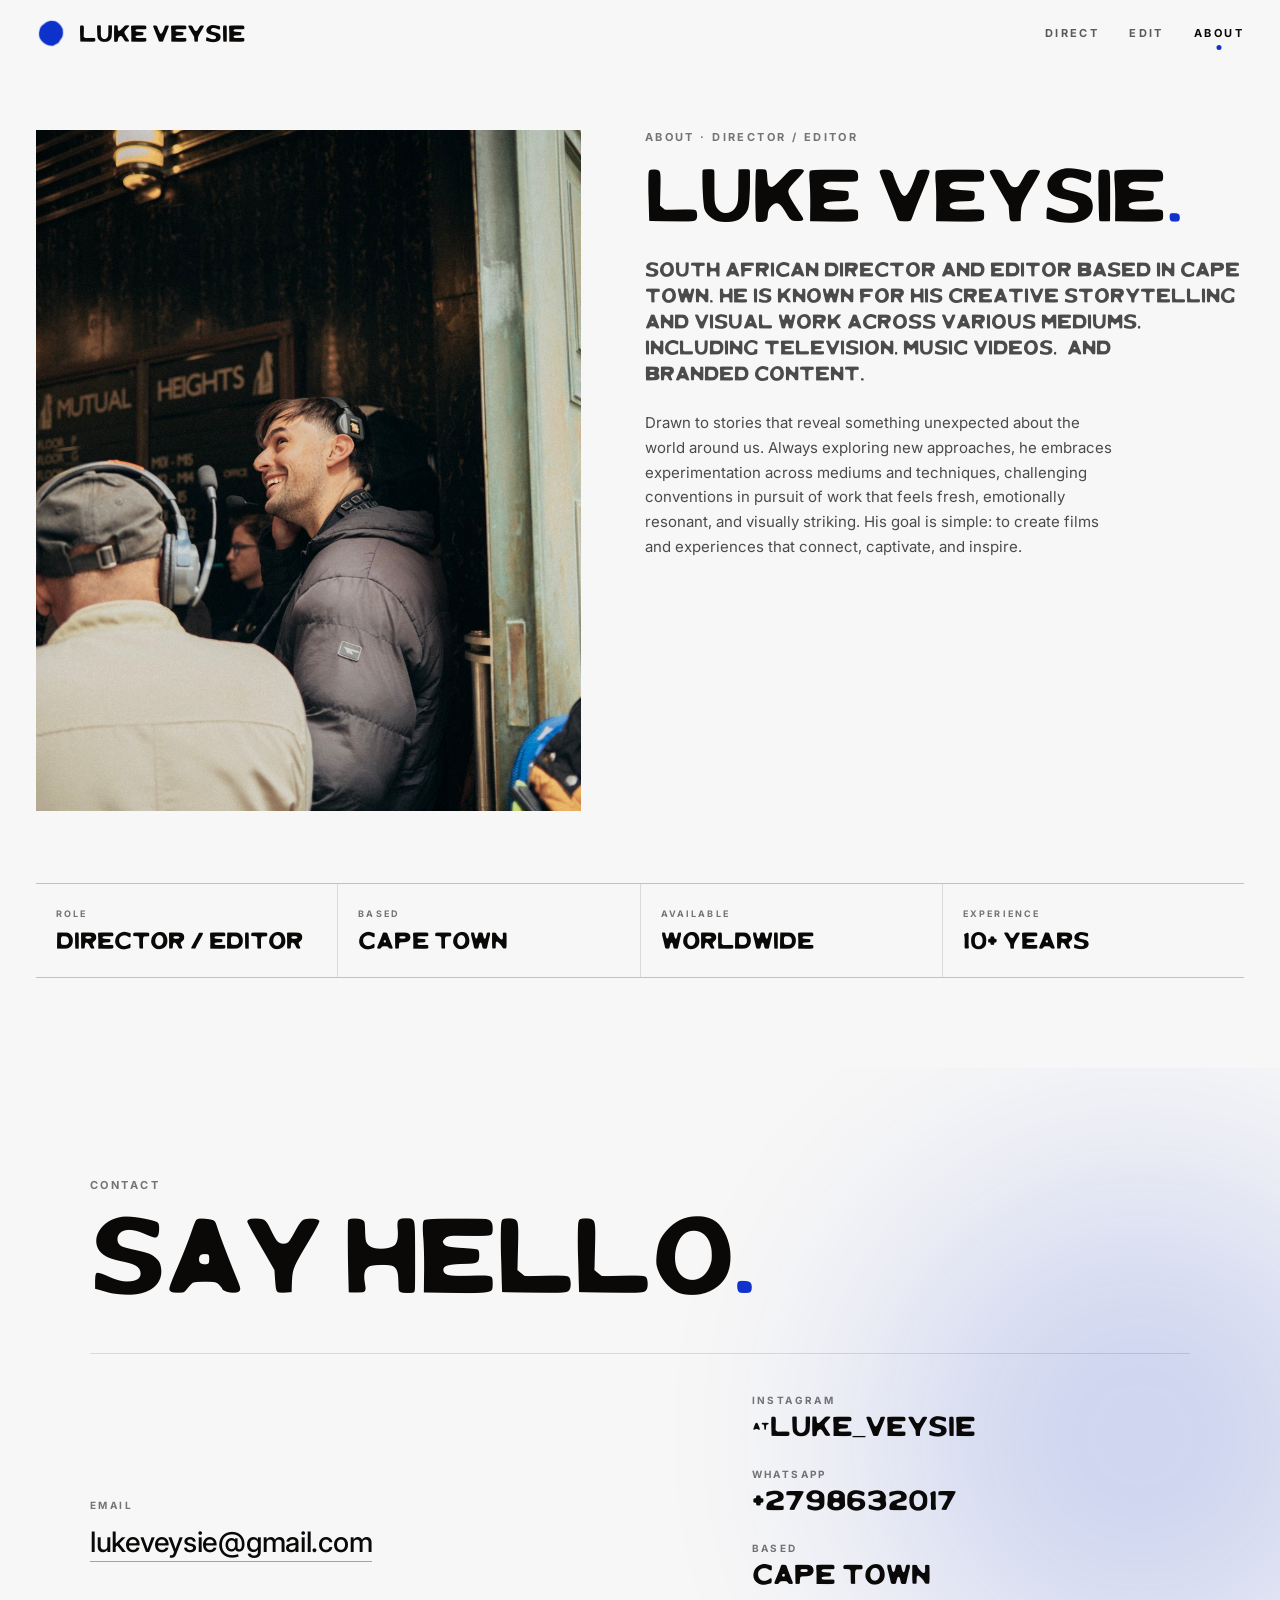
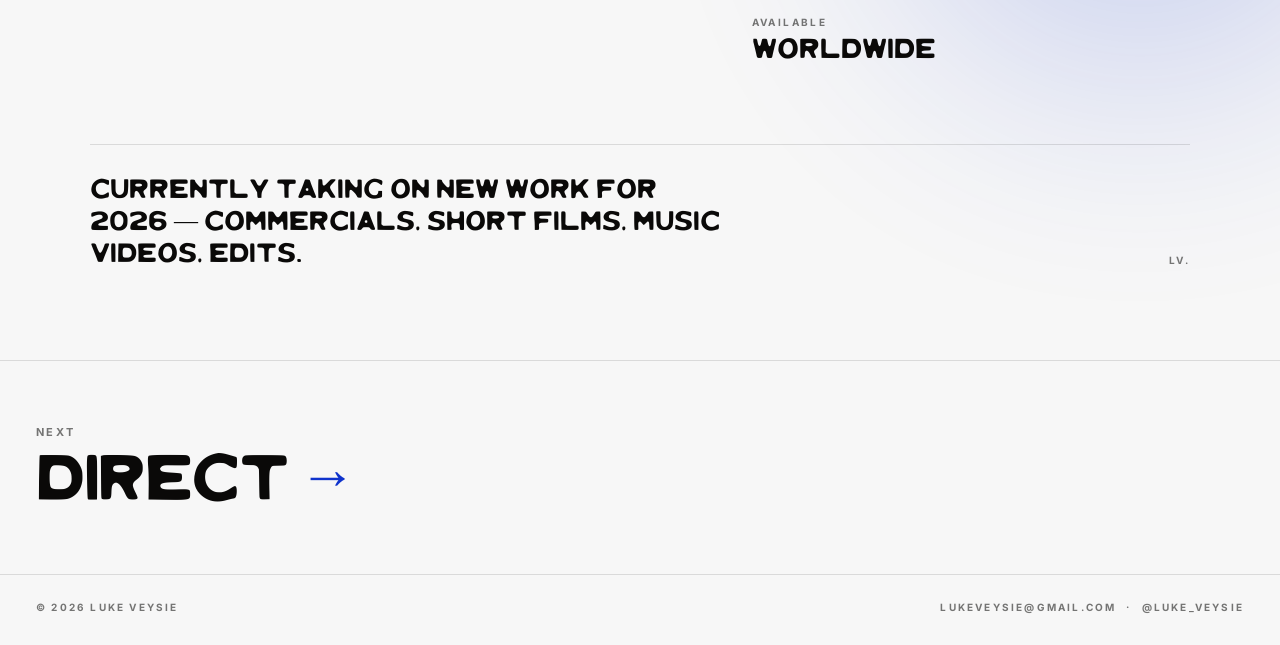
==== about.html @ bd70b808 "Initial commit — Luke Veysie portfolio site" ====
<!DOCTYPE html>
<html lang="en">
<head>
<meta charset="UTF-8"/>
<meta name="viewport" content="width=device-width, initial-scale=1.0"/>
<title>Luke Veysie — About</title>
<meta name="description" content="About Luke Veysie — South African director and editor based in Cape Town, available worldwide."/>
<link rel="icon" type="image/svg+xml" href="favicon.svg"/>
<link href="https://fonts.googleapis.com/css2?family=Inter:wght@400;500;600;700;800&display=swap" rel="stylesheet"/>
<link rel="stylesheet" href="site.css?v=6"/>
</head>
<body data-page="about">

<header data-nav></header>

<main>
  <section class="about" data-screen-label="About">

    <!-- ── Portrait + bio ───────────────────────────────── -->
    <div class="about-hero">
      <div class="about-portrait reveal">
        <img src="assets/luke-portrait-2.jpg" alt="Luke Veysie on set" style="object-position: 50% 38%;"/>
      </div>

      <div class="about-copy reveal">
        <div class="kicker sys">About · Director / Editor</div>
        <h1>Luke Veysie<span class="blue">.</span></h1>
        <p class="lead">South African director and editor based in Cape Town. He is known for his creative storytelling and visual work across various mediums, including television, music videos, 
and branded content.</p>
        <p>
          Drawn to stories that reveal something unexpected about the world around us. Always exploring new approaches, he embraces experimentation across mediums and techniques, challenging conventions in pursuit of work that feels fresh, emotionally resonant, and visually striking. His goal is simple: to create films and experiences that connect, captivate, and inspire.
        </p>
      </div>
    </div>

    <!-- ── Meta strip ───────────────────────────────────── -->
    <div class="about-meta reveal">
      <div>
        <div class="label">Role</div>
        <div class="value">Director / Editor</div>
      </div>
      <div>
        <div class="label">Based</div>
        <div class="value">Cape Town</div>
      </div>
      <div>
        <div class="label">Available</div>
        <div class="value">Worldwide</div>
      </div>
      <div>
        <div class="label">Experience</div>
        <div class="value">10+ Years</div>
      </div>
    </div>

  </section>

  <!-- ── Contact panel ──────────────────────────────────── -->
  <section class="contact" id="contact" data-screen-label="Contact">
    <div class="contact-blob"></div>

    <div class="contact-inner">
      <div class="eyebrow sys reveal">Contact</div>
      <h1 class="reveal">Say hello<span class="blue">.</span></h1>

      <div class="contact-grid">
        <div class="contact-block reveal">
          <div class="label">Email</div>
          <a class="big-link" href="mailto:lukeveysie@gmail.com">lukeveysie@gmail.com</a>
        </div>

        <div class="contact-rail reveal">
          <div class="row">
            <div class="label">Instagram</div>
            <div class="value">
              <a href="https://instagram.com/luke_veysie" target="_blank" rel="noopener">@luke_veysie</a>
            </div>
          </div>
          <div class="row">
            <div class="label">WhatsApp</div>
            <div class="value">
              <a href="https://wa.me/2798632017" target="_blank" rel="noopener">+2798632017</a>
            </div>
          </div>
          <div class="row">
            <div class="label">Based</div>
            <div class="value">Cape Town</div>
          </div>
          <div class="row">
            <div class="label">Available</div>
            <div class="value">Worldwide</div>
          </div>
        </div>
      </div>

      <div class="contact-bottom reveal">
        <div class="available">
          Currently taking on new work for 2026 &mdash; commercials, short films, music videos, edits.
        </div>
        <div class="right-meta">
          LV.
        </div>
      </div>
    </div>
  </section>

  <footer data-foot></footer>
</main>

<script src="site.js?v=3"></script>
</body>
</html>
---- site.css ----
/* ─────────────────────────────────────────────────────────────
   Luke Veysie — site.css  (v2)
   Editorial, restrained · paper + ultramarine + ink
   ───────────────────────────────────────────────────────────── */

@font-face {
  font-family: 'Donrich';
  src: url('assets/Donrich.otf') format('opentype');
  font-display: block;
}

:root {
  --ink:   #0a0908;
  --paper: #F7F7F7;
  --blue:  #0f33cc;
  --blue-soft: #5b7cfa;
  --line:  rgba(10, 9, 8, 0.12);
  --line-light: rgba(247, 247, 247, 0.16);
  --muted: rgba(10, 9, 8, 0.55);
  --soft:  rgba(10, 9, 8, 0.72);
  --paper-muted: rgba(247, 247, 247, 0.6);

  --donrich: 'Donrich', Georgia, serif;
  --mono: 'SFMono-Regular', ui-monospace, 'SF Mono', Menlo, Consolas, 'Liberation Mono', monospace;
  --system:  'Helvetica Neue', 'Inter', system-ui, sans-serif;

  --pad: 36px;
}

* { box-sizing: border-box; }
html, body { margin: 0; padding: 0; }
html { scroll-behavior: smooth; }

body {
  font-family: var(--system);
  font-weight: 400;
  background: var(--paper);
  color: var(--ink);
  -webkit-font-smoothing: antialiased;
  text-rendering: optimizeLegibility;
}

a { color: inherit; text-decoration: none; }
img, video, canvas { display: block; max-width: 100%; }

/* Guard: nothing may widen the page (long video titles, marquee, etc.)
   — horizontal overflow makes iOS zoom the whole layout out. */
html, body { overflow-x: hidden; overflow-x: clip; }

::selection { background: var(--blue); color: var(--paper); }

:focus-visible {
  outline: 2px solid var(--blue);
  outline-offset: 3px;
}

/* (cross-page view transitions removed — they emit "Transition was skipped"
   rejections in embedded contexts; revisit when targeting only live browsers) */

/* ── Type utilities ───────────────────────────────────────── */
.sys {
  font-family: var(--system);
  font-weight: 700;
  letter-spacing: 0.22em;
  text-transform: uppercase;
  font-size: 11px;
}
.sys-sm { font-size: 9.5px; letter-spacing: 0.24em; }
.don { font-family: var(--donrich); font-weight: 400; letter-spacing: -0.01em; }

/* ── Nav ──────────────────────────────────────────────────── */
.nav {
  position: fixed;
  top: 0; left: 0; right: 0;
  z-index: 50;
  display: flex;
  justify-content: space-between;
  align-items: center;
  padding: 18px var(--pad);
  color: var(--ink);
  transition: background 0.35s ease, color 0.35s ease,
              box-shadow 0.35s ease, padding 0.35s ease;
}
.nav.scrolled {
  background: rgba(247, 247, 247, 0.86);
  -webkit-backdrop-filter: blur(10px);
  backdrop-filter: blur(10px);
  box-shadow: 0 1px 0 var(--line);
  padding: 12px var(--pad);
}
.nav.over-hero {
  color: var(--paper);
  background: linear-gradient(180deg, rgba(10,9,8,0.45) 0%, rgba(10,9,8,0) 100%);
  box-shadow: none;
  -webkit-backdrop-filter: none;
  backdrop-filter: none;
}
.nav-brand {
  display: flex;
  align-items: center;
  gap: 13px;
}
.nav-brand .badge { width: 30px; height: 30px; }
.nav-brand .badge svg { display: block; }
.nav-brand .name {
  font-family: var(--donrich);
  font-size: 21px;
  line-height: 1;
}
.nav-links { display: flex; gap: 30px; }
.nav-links a {
  font-family: var(--system);
  font-weight: 700;
  font-size: 11px;
  letter-spacing: 0.22em;
  text-transform: uppercase;
  position: relative;
  opacity: 0.65;
  transition: opacity 0.25s ease;
  padding: 6px 0;
}
.nav-links a:hover,
.nav-links a.active { opacity: 1; }
.nav-links a.active::after {
  content: '';
  position: absolute;
  bottom: -4px; left: 50%;
  transform: translateX(-50%);
  width: 5px; height: 5px;
  background: var(--blue);
  border-radius: 50%;
}
.nav.over-hero .nav-links a.active::after { background: var(--paper); }

/* ──────────────────────────────────────────────────────────
   Hero reel
   ────────────────────────────────────────────────────────── */
.hero {
  position: relative;
  min-height: 100vh;
  min-height: 100svh;
  width: 100%;
  overflow: hidden;
  background: var(--ink);
  color: var(--paper);
  display: flex;
  align-items: flex-end;
}
.hero-stage { position: absolute; inset: 0; overflow: hidden; }

/* CSS fallback blob behind the shader (shows if WebGL is off) */
.hero-stage::before {
  content: '';
  position: absolute;
  width: 130%; height: 130%;
  left: -15%; top: -15%;
  z-index: 0;
  background:
    radial-gradient(circle at 30% 40%, rgba(15,51,204,0.85) 0%, rgba(15,51,204,0) 45%),
    radial-gradient(circle at 70% 60%, rgba(60,90,220,0.5) 0%, rgba(15,51,204,0) 50%),
    radial-gradient(circle at 50% 80%, rgba(20,30,150,0.6) 0%, rgba(0,0,0,0) 55%);
  filter: blur(40px);
}
.hero-shader {
  position: absolute;
  inset: 0;
  width: 100%; height: 100%;
  z-index: 1;
  transition: opacity 0.8s ease;
}
.hero-video {
  position: absolute;
  inset: 0;
  width: 100%; height: 100%;
  object-fit: cover;
  z-index: 2;
  opacity: 0;
  transition: opacity 0.8s ease;
}
.hero-stage.video-live .hero-video { opacity: 1; }
.hero-stage.video-live .hero-shader { opacity: 0; }

/* Noised ultramarine gradient over the reel, fading bottom-up */
.hero-stage .hero-grade {
  position: absolute;
  inset: 0;
  z-index: 3;
  pointer-events: none;
  background:
    url("data:image/svg+xml;utf8,<svg viewBox='0 0 200 200' xmlns='http://www.w3.org/2000/svg'><filter id='nz'><feTurbulence type='fractalNoise' baseFrequency='0.65' numOctaves='3' stitchTiles='stitch'/></filter><rect width='100%25' height='100%25' filter='url(%23nz)'/></svg>"),
    linear-gradient(0deg,
      rgba(8,16,54,0.82) 0%,
      rgba(10,22,72,0.5) 26%,
      rgba(12,28,92,0.22) 50%,
      rgba(12,28,92,0.06) 72%,
      rgba(12,28,92,0) 100%);
  background-size: 200px 200px, cover;
  background-blend-mode: overlay, normal;
  -webkit-mask-image: linear-gradient(0deg, #000 0%, rgba(0,0,0,0.55) 40%, rgba(0,0,0,0) 78%);
  mask-image: linear-gradient(0deg, #000 0%, rgba(0,0,0,0.55) 40%, rgba(0,0,0,0) 78%);
}

.hero-content {
  position: relative;
  z-index: 4;
  padding: 36px var(--pad) 52px;
  width: 100%;
  display: grid;
  grid-template-columns: 1fr auto;
  align-items: end;
  gap: 32px;
  will-change: transform, opacity;
}
.hero-title {
  font-family: var(--donrich);
  font-weight: 400;
  font-size: clamp(52px, 8.5vw, 132px);
  line-height: 0.84;
  letter-spacing: -0.025em;
  margin: 0;
}
.hero-title .line { display: block; overflow: hidden; padding-bottom: 0.06em; margin-bottom: -0.06em; }
.hero-title .line > span { display: inline-block; }
.hero-title .accent { color: var(--blue-soft); }
.hero-meta {
  text-align: right;
  font-family: var(--system);
  font-weight: 700;
  font-size: 10px;
  letter-spacing: 0.22em;
  text-transform: uppercase;
  opacity: 0.78;
  line-height: 2;
}
.hero-scroll-cue {
  position: absolute;
  z-index: 4;
  bottom: 0;
  left: 50%;
  transform: translateX(-50%);
  display: flex;
  flex-direction: column;
  align-items: center;
  gap: 10px;
  font-family: var(--system);
  font-weight: 700;
  font-size: 9px;
  letter-spacing: 0.32em;
  text-transform: uppercase;
  opacity: 0.7;
}
.hero-scroll-cue .cue-line {
  display: block;
  width: 1px; height: 34px;
  background: linear-gradient(180deg, rgba(247,247,247,0.7), rgba(247,247,247,0));
}

/* Entrance — base state is visible; animate FROM hidden */
@media (prefers-reduced-motion: no-preference) {
  .hero-title .line > span {
    animation: lvRise 1.1s cubic-bezier(0.2, 0.7, 0.2, 1) both;
  }
  .hero-title .line:nth-child(2) > span { animation-delay: 0.1s; }
  .hero-meta { animation: lvFade 1s 0.45s ease both; }
  .hero-scroll-cue { animation: lvFade 1s 0.7s ease both; }
  .hero-scroll-cue .cue-line { animation: lvCue 2.2s 1.6s ease-in-out infinite; }
}
@keyframes lvRise {
  from { transform: translateY(112%); }
  to   { transform: translateY(0); }
}
@keyframes lvFade {
  from { opacity: 0; }
}
@keyframes lvCue {
  0%, 100% { transform: scaleY(0.4); transform-origin: top; }
  50%      { transform: scaleY(1); transform-origin: top; }
}

/* ──────────────────────────────────────────────────────────
   Marquee strip
   ────────────────────────────────────────────────────────── */
.marquee {
  display: flex;
  overflow: hidden;
  border-top: 1px solid var(--line);
  border-bottom: 1px solid var(--line);
  padding: 22px 0;
}
.marquee-track {
  display: flex;
  flex-shrink: 0;
  align-items: center;
  gap: 64px;
  padding-right: 64px;
  animation: scroll-x 46s linear infinite;
  font-family: var(--donrich);
  font-size: 44px;
  white-space: nowrap;
  letter-spacing: -0.01em;
}
.marquee-track span { display: inline-flex; align-items: center; gap: 64px; }
.marquee-track .o {
  color: transparent;
  -webkit-text-stroke: 1px rgba(10, 9, 8, 0.65);
}
.marquee-track .dot {
  width: 13px; height: 13px;
  background: var(--blue);
  border-radius: 50%;
}
@keyframes scroll-x { to { transform: translateX(-50%); } }

/* ──────────────────────────────────────────────────────────
   Section head + view toggle
   ────────────────────────────────────────────────────────── */
.section-head {
  display: grid;
  grid-template-columns: 1fr auto;
  gap: 12px 24px;
  align-items: end;
  padding: 72px 0 26px;
  border-bottom: 1px solid var(--line);
}
.section-head .eyebrow {
  grid-column: 1 / -1;
  color: var(--muted);
}
.section-head .title {
  font-family: var(--donrich);
  font-weight: 400;
  font-size: clamp(40px, 5.5vw, 80px);
  line-height: 0.92;
  letter-spacing: -0.02em;
  margin: 0;
}
.section-head .title .blue { color: var(--blue); }
.section-head .sub {
  grid-column: 1;
  font-family: var(--system);
  font-weight: 700;
  font-size: 11px;
  letter-spacing: 0.22em;
  text-transform: uppercase;
  color: var(--muted);
  margin: 14px 0 0;
}
.view-toggle {
  grid-column: 2;
  grid-row: 2 / span 2;
  align-self: end;
  display: flex;
  border: 1px solid var(--line);
  border-radius: 3px;
  overflow: hidden;
}
.view-toggle button {
  appearance: none;
  border: 0;
  background: transparent;
  color: var(--muted);
  font-family: var(--system);
  font-weight: 700;
  font-size: 9.5px;
  letter-spacing: 0.2em;
  text-transform: uppercase;
  padding: 9px 14px;
  cursor: pointer;
  transition: background 0.25s ease, color 0.25s ease;
}
.view-toggle button + button { border-left: 1px solid var(--line); }
.view-toggle button:hover { color: var(--ink); }
.view-toggle button.on {
  background: var(--ink);
  color: var(--paper);
}

/* ──────────────────────────────────────────────────────────
   Work grid
   ────────────────────────────────────────────────────────── */
.work { padding: 0 var(--pad) 90px; }

.work .feature-player { margin: 36px 0 12px; }
.work .feature-player .frame { aspect-ratio: 16 / 9; background: var(--ink); }

.work-grid {
  margin-top: 36px;
  display: grid;
  grid-template-columns: repeat(3, minmax(0, 1fr));
  gap: 44px 28px;
}
.work-tile { cursor: pointer; display: block; min-width: 0; }
.work-tile .frame {
  position: relative;
  width: 100%;
  aspect-ratio: 16 / 9;
  background: var(--ink);
  overflow: hidden;
}
.work-tile .frame iframe {
  position: absolute;
  inset: 0;
  width: 100%; height: 100%;
  border: 0;
  display: block;
}

/* Facade poster + play button */
.video-poster {
  position: absolute;
  inset: 0;
  width: 100%; height: 100%;
  border: 0;
  padding: 0;
  margin: 0;
  cursor: pointer;
  background-color: var(--ink);
  background-size: cover;
  background-position: center;
  background-repeat: no-repeat;
  display: flex;
  align-items: center;
  justify-content: center;
  transition: filter 0.4s ease, transform 0.7s cubic-bezier(0.2, 0.7, 0.2, 1);
}
.video-poster::after {
  content: "";
  position: absolute;
  inset: 0;
  background: linear-gradient(180deg, rgba(10,9,8,0) 40%, rgba(10,9,8,0.45) 100%);
  opacity: 0.6;
  transition: opacity 0.4s ease;
}
.work-tile:hover .video-poster { transform: scale(1.035); }
.video-poster:hover { filter: brightness(1.05); }
.video-poster:hover::after { opacity: 0.3; }
.play-btn {
  position: relative;
  z-index: 1;
  width: 60px; height: 60px;
  border-radius: 50%;
  background: rgba(255,255,255,0.92);
  display: flex;
  align-items: center;
  justify-content: center;
  box-shadow: 0 6px 24px rgba(0,0,0,0.35);
  transition: transform 0.3s cubic-bezier(0.2,0.8,0.2,1), background 0.3s ease, opacity 0.3s ease;
}
.video-poster:hover .play-btn { transform: scale(1.08); background: #fff; }
.play-btn svg { width: 24px; height: 24px; fill: var(--blue); margin-left: 3px; }

/* Fine pointers get the custom Play cursor instead of the button */
html.fine .video-poster .play-btn { opacity: 0; transform: scale(0.8); }
html.fine .video-poster:focus-visible .play-btn { opacity: 1; transform: scale(1); }
html.fine .work-tile .video-poster { cursor: none; }

.work-tile.is-empty .frame {
  display: flex;
  align-items: center;
  justify-content: center;
  border: 1px dashed rgba(10,9,8,0.25);
  background: transparent;
}

/* Typographic fallback poster — shown when a clip has no real thumbnail
   (e.g. Vimeo's grey default still). Keeps the grid editorial rather than
   showing a broken placeholder. */
.video-poster.poster-fallback {
  background-color: #0a0908;
  background-image:
    radial-gradient(120% 90% at 18% 12%, rgba(91,124,250,0.28) 0%, rgba(15,51,204,0.10) 38%, rgba(10,9,8,0) 70%),
    linear-gradient(150deg, #11141f 0%, #0a0908 60%);
}
.video-poster.poster-fallback::after { opacity: 0.18; }
.video-poster .poster-label {
  position: absolute;
  inset: 0;
  z-index: 0;
  display: flex;
  align-items: flex-end;
  padding: clamp(16px, 6%, 28px);
  font-family: var(--donrich);
  font-size: clamp(20px, 3.6vw, 34px);
  line-height: 1.04;
  letter-spacing: 0.01em;
  color: #F7F7F7;
  text-transform: uppercase;
  text-wrap: balance;
  pointer-events: none;
}
.work-tile.is-empty .frame-hint {
  font: 500 12px/1 var(--system);
  letter-spacing: 0.14em;
  text-transform: uppercase;
  color: var(--muted);
}

/* Caption: title · tag */
.work-tile .caption {
  margin-top: 14px;
  display: flex;
  justify-content: space-between;
  align-items: baseline;
  gap: 12px;
}
.work-tile .ttl {
  font-family: var(--donrich);
  font-size: 13px;
  line-height: 1.2;
  overflow: hidden;
  text-overflow: ellipsis;
  white-space: nowrap;
  min-width: 0;
  transition: color 0.25s ease;
}
.work-tile:hover .ttl { color: var(--blue); }
.work-tile .tag {
  font-family: var(--system);
  font-weight: 700;
  font-size: 9px;
  letter-spacing: 0.24em;
  text-transform: uppercase;
  color: var(--muted);
  white-space: nowrap;
}

/* ── List (index) view ────────────────────────────────────── */
.work-grid.videos.view-list {
  display: block;
  margin-top: 0;
}
.view-list .work-tile {
  display: grid;
  grid-template-columns: minmax(0, 1fr) auto 200px;
  gap: 28px;
  align-items: center;
  padding: 20px 0;
  border-bottom: 1px solid var(--line);
}
.view-list .work-tile .frame {
  grid-column: 3;
  grid-row: 1;
  aspect-ratio: 16 / 9;
}
.view-list .work-tile .caption { display: contents; }
.view-list .work-tile .ttl {
  grid-column: 1;
  grid-row: 1;
  font-size: clamp(22px, 2.8vw, 38px);
  line-height: 1.05;
  letter-spacing: -0.015em;
  white-space: normal;
}
.view-list .work-tile .tag { grid-column: 2; grid-row: 1; }
.view-list .play-btn { width: 40px; height: 40px; }
.view-list .play-btn svg { width: 17px; height: 17px; }

/* Toggle row between featured player and the grid */
.grid-tools {
  display: flex;
  justify-content: flex-end;
  margin: 32px 0 -6px;
}

/* ── Reveal animation ─────────────────────────────────────── */
.reveal {
  opacity: 0;
  transform: translateY(24px);
  transition: opacity 0.9s ease, transform 0.9s cubic-bezier(0.2, 0.7, 0.2, 1);
}
.reveal.in { opacity: 1; transform: translateY(0); }
.work-grid .reveal:nth-child(3n+2) { transition-delay: 0.08s; }
.work-grid .reveal:nth-child(3n)   { transition-delay: 0.16s; }
.work-grid.videos .reveal { transform: translateY(48px); }
.work-grid.videos .reveal.in { transform: translateY(0); }
.view-list .reveal { transition-delay: 0s !important; }

/* ──────────────────────────────────────────────────────────
   About page
   ────────────────────────────────────────────────────────── */
.about {
  padding: 130px var(--pad) 90px;
  max-width: 1400px;
  margin: 0 auto;
}
.about-hero {
  display: grid;
  grid-template-columns: 1fr 1.1fr;
  gap: 64px;
  align-items: start;
  padding-bottom: 72px;
}
.about-portrait {
  position: relative;
  aspect-ratio: 4 / 5;
  background: #e7e3da;
  overflow: hidden;
}
.about-portrait img {
  position: absolute; inset: 0;
  width: 100%; height: 100%;
  object-fit: cover;
}
.about-copy .kicker { color: var(--muted); margin-bottom: 22px; }
.about-copy h1 {
  font-family: var(--donrich);
  font-weight: 400;
  font-size: clamp(42px, 5.25vw, 78px);
  line-height: 0.88;
  letter-spacing: -0.02em;
  margin: 0 0 32px;
}
.about-copy h1 .blue { color: var(--blue); }
.about-copy .lead {
  font-family: var(--donrich);
  font-size: clamp(16px, 1.4vw, 20px);
  line-height: 1.45;
  margin: 0 0 24px;
  color: var(--soft);
  text-wrap: pretty;
}
.about-copy p {
  font-size: clamp(15px, 1.15vw, 17px);
  line-height: 1.65;
  color: var(--soft);
  margin: 0 0 18px;
  max-width: 52ch;
  text-wrap: pretty;
}

.about-meta {
  display: grid;
  grid-template-columns: repeat(4, 1fr);
  gap: 1px;
  background: var(--line);
  border-top: 1px solid var(--line);
  border-bottom: 1px solid var(--line);
}
.about-meta > div { background: var(--paper); padding: 24px 20px; }
.about-meta .label {
  font-family: var(--system);
  font-weight: 700;
  font-size: 9px;
  letter-spacing: 0.24em;
  text-transform: uppercase;
  color: var(--muted);
  margin-bottom: 10px;
}
.about-meta .value {
  font-family: var(--donrich);
  font-size: 21px;
  line-height: 1.15;
}

/* ──────────────────────────────────────────────────────────
   Contact — paper panel with soft ultramarine blob
   ────────────────────────────────────────────────────────── */
.contact {
  position: relative;
  overflow: hidden;
  background: var(--paper);
  color: var(--ink);
  padding: 110px var(--pad) 90px;
}
.contact-blob {
  position: absolute;
  top: 12%;
  right: -120px;
  width: 520px; height: 520px;
  background: var(--blue);
  border-radius: 50%;
  filter: blur(120px);
  opacity: 0.18;
  pointer-events: none;
}
.contact-inner {
  position: relative;
  z-index: 2;
  max-width: 1100px;
  width: 100%;
  margin: 0 auto;
}
.contact .eyebrow {
  color: var(--muted);
  margin-bottom: 24px;
}
.contact h1 {
  font-family: var(--donrich);
  font-weight: 400;
  font-size: clamp(54px, 7.5vw, 126px);
  line-height: 0.84;
  letter-spacing: -0.025em;
  margin: 0 0 56px;
}
.contact h1 .blue { color: var(--blue); }

.contact-grid {
  display: grid;
  grid-template-columns: 1.4fr 1fr;
  gap: 48px;
  align-items: center;
  border-top: 1px solid var(--line);
  padding-top: 40px;
}
.contact-block { align-self: center; }
.contact-block .label {
  font-family: var(--system);
  font-weight: 700;
  font-size: 10px;
  letter-spacing: 0.24em;
  text-transform: uppercase;
  color: var(--muted);
  margin-bottom: 16px;
}
.contact-block .big-link {
  font-family: var(--system);
  font-weight: 500;
  font-size: clamp(20px, 2.2vw, 32px);
  line-height: 1.1;
  letter-spacing: -0.01em;
  display: inline-block;
  position: relative;
  overflow-wrap: anywhere;
}
.contact-block .big-link::after {
  content: '';
  position: absolute;
  left: 0; right: 0; bottom: -0.12em;
  height: 1px;
  background: currentColor;
  opacity: 0.35;
  transition: opacity 0.3s ease;
}
.contact-block .big-link:hover::after { opacity: 1; }
.contact-block .big-link:hover { color: var(--blue); }

.contact-rail { display: flex; flex-direction: column; gap: 26px; }
.contact-rail .row .label {
  font-family: var(--system);
  font-weight: 700;
  font-size: 10px;
  letter-spacing: 0.24em;
  text-transform: uppercase;
  color: var(--muted);
  margin-bottom: 6px;
}
.contact-rail .row .value {
  font-family: var(--donrich);
  font-size: 25px;
  line-height: 1.2;
}
.contact-rail .row .value a:hover { color: var(--blue); }

.contact-bottom {
  margin-top: 80px;
  display: flex;
  justify-content: space-between;
  align-items: end;
  border-top: 1px solid var(--line);
  padding-top: 28px;
  gap: 20px;
}
.contact-bottom .available {
  font-family: var(--donrich);
  font-size: 24px;
  line-height: 1.35;
  max-width: 34ch;
  text-wrap: pretty;
}
.contact-bottom .right-meta {
  font-family: var(--system);
  font-weight: 700;
  font-size: 10px;
  letter-spacing: 0.24em;
  text-transform: uppercase;
  color: var(--muted);
  text-align: right;
  line-height: 1.9;
}

/* ──────────────────────────────────────────────────────────
   Footer: next-page CTA + bottom bar
   ────────────────────────────────────────────────────────── */
.foot { display: block; }
.next-page {
  display: block;
  border-top: 1px solid var(--line);
  padding: 64px var(--pad) 72px;
  position: relative;
  overflow: hidden;
}
.next-page .np-eyebrow {
  display: block;
  color: var(--muted);
  margin-bottom: 14px;
}
.next-page .np-title {
  display: inline-block;
  font-family: var(--donrich);
  font-size: clamp(28px, 4.5vw, 70px);
  line-height: 0.86;
  letter-spacing: -0.025em;
  transition: color 0.35s ease;
}
.next-page .np-arrow {
  display: inline-block;
  margin-left: 0.18em;
  color: var(--blue);
  transition: transform 0.35s cubic-bezier(0.2, 0.7, 0.2, 1);
}
.next-page:hover .np-title { color: var(--blue); }
.next-page:hover .np-arrow { transform: translateX(0.18em); }

.foot-bar {
  display: grid;
  grid-template-columns: 1fr auto;
  gap: 24px;
  padding: 26px var(--pad) 32px;
  border-top: 1px solid var(--line);
  align-items: center;
  font-family: var(--system);
  font-weight: 700;
  font-size: 10px;
  letter-spacing: 0.22em;
  text-transform: uppercase;
  color: var(--muted);
}
.foot-bar .right { text-align: right; }
.foot-bar a:hover { color: var(--ink); }
.foot-bar .sep { margin: 0 10px; }

/* ──────────────────────────────────────────────────────────
   Custom cursor
   ────────────────────────────────────────────────────────── */
.lv-cursor {
  position: fixed;
  top: 0; left: 0;
  z-index: 10000;
  pointer-events: none;
  width: 10px; height: 10px;
  margin: -5px 0 0 -5px;
  border-radius: 50%;
  background: var(--blue);
  display: flex;
  align-items: center;
  justify-content: center;
  opacity: 0;
  transition: width 0.28s cubic-bezier(0.2, 0.8, 0.2, 1),
              height 0.28s cubic-bezier(0.2, 0.8, 0.2, 1),
              margin 0.28s cubic-bezier(0.2, 0.8, 0.2, 1),
              opacity 0.25s ease;
}
.lv-cursor.on { opacity: 1; }
.lv-cursor span {
  font-family: var(--system);
  font-weight: 700;
  font-size: 9px;
  letter-spacing: 0.24em;
  text-transform: uppercase;
  text-indent: 0.24em;
  color: var(--paper);
  opacity: 0;
  transition: opacity 0.18s ease;
  white-space: nowrap;
}
.lv-cursor.is-link { width: 18px; height: 18px; margin: -9px 0 0 -9px; }
.lv-cursor.is-play { width: 66px; height: 66px; margin: -33px 0 0 -33px; }
.lv-cursor.is-play span { opacity: 1; }
@media (pointer: coarse) { .lv-cursor { display: none; } }

/* ──────────────────────────────────────────────────────────
   Full-screen video lightbox
   ────────────────────────────────────────────────────────── */
html.lb-locked,
html.lb-locked body { overflow: hidden; }

.video-lightbox {
  position: fixed;
  inset: 0;
  z-index: 9999;
  display: flex;
  align-items: center;
  justify-content: center;
  padding: clamp(16px, 4vw, 56px);
  background: rgba(5, 5, 5, 0.96);
  opacity: 0;
  visibility: hidden;
  transition: opacity 0.32s ease, visibility 0.32s ease;
}
.video-lightbox.is-open { opacity: 1; visibility: visible; }

.video-lightbox .lb-bar {
  position: absolute;
  top: 0; left: 0; right: 0;
  z-index: 2;
  display: flex;
  align-items: center;
  justify-content: space-between;
  gap: 20px;
  padding: clamp(16px, 2.6vw, 30px) clamp(16px, 3vw, 40px);
  color: var(--paper);
}
.video-lightbox .lb-meta {
  display: flex;
  align-items: baseline;
  gap: 16px;
  min-width: 0;
  opacity: 0;
  transform: translateY(-6px);
  transition: opacity 0.5s ease 0.1s, transform 0.5s ease 0.1s;
}
.video-lightbox.is-open .lb-meta { opacity: 1; transform: none; }
.video-lightbox .lb-count {
  font-family: var(--system);
  font-weight: 700;
  font-size: 11px;
  letter-spacing: 0.22em;
  color: rgba(247, 247, 247, 0.6);
  flex-shrink: 0;
  font-variant-numeric: tabular-nums;
}
.video-lightbox .lb-title {
  font-family: var(--donrich);
  font-size: clamp(16px, 1.7vw, 24px);
  line-height: 1.1;
  letter-spacing: -0.01em;
  white-space: nowrap;
  overflow: hidden;
  text-overflow: ellipsis;
}

.video-lightbox .lb-stage {
  position: relative;
  /* Largest 16:9 box that fits both the width and the height
     (minus chrome) — keeps the player aspect-true on any screen. */
  width: min(100%, 1500px, calc((100vh - 150px) * 16 / 9));
  width: min(100%, 1500px, calc((100svh - 150px) * 16 / 9));
  aspect-ratio: 16 / 9;
  background: #000;
  box-shadow: 0 40px 120px rgba(0, 0, 0, 0.6);
  transform: scale(0.97);
  transition: transform 0.32s cubic-bezier(0.2, 0.8, 0.2, 1);
}
.video-lightbox.is-open .lb-stage { transform: scale(1); }
.video-lightbox .lb-stage iframe {
  position: absolute;
  inset: 0;
  width: 100%; height: 100%;
  border: 0;
}

.video-lightbox .lb-close,
.video-lightbox .lb-nav {
  display: flex;
  align-items: center;
  justify-content: center;
  padding: 0;
  border: 1px solid rgba(255, 255, 255, 0.22);
  border-radius: 50%;
  background: rgba(255, 255, 255, 0.06);
  color: #fff;
  cursor: pointer;
  -webkit-backdrop-filter: blur(4px);
  backdrop-filter: blur(4px);
  transition: background 0.25s ease, transform 0.25s ease, border-color 0.25s ease, color 0.25s ease;
}
.video-lightbox .lb-close { width: 46px; height: 46px; flex-shrink: 0; }
.video-lightbox .lb-close:hover {
  background: #fff;
  border-color: #fff;
  color: var(--ink);
  transform: rotate(90deg);
}
.video-lightbox .lb-close svg {
  width: 19px; height: 19px;
  stroke: currentColor;
  stroke-width: 1.8;
  stroke-linecap: round;
  fill: none;
}
.video-lightbox .lb-nav {
  position: absolute;
  top: 50%;
  transform: translateY(-50%);
  z-index: 2;
  width: 54px; height: 54px;
}
.video-lightbox .lb-prev { left: clamp(12px, 2.5vw, 32px); }
.video-lightbox .lb-next { right: clamp(12px, 2.5vw, 32px); }
.video-lightbox .lb-nav:hover {
  background: var(--blue);
  border-color: var(--blue);
  color: #fff;
}
.video-lightbox .lb-prev:hover { transform: translateY(-50%) translateX(-3px); }
.video-lightbox .lb-next:hover { transform: translateY(-50%) translateX(3px); }
.video-lightbox .lb-nav svg {
  width: 22px; height: 22px;
  stroke: currentColor;
  stroke-width: 1.8;
  stroke-linecap: round;
  stroke-linejoin: round;
  fill: none;
}

/* ──────────────────────────────────────────────────────────
   Responsive
   ────────────────────────────────────────────────────────── */
@media (max-width: 980px) {
  .work-grid { grid-template-columns: repeat(2, minmax(0, 1fr)); }
  .view-list .work-tile { grid-template-columns: minmax(0, 1fr) auto 160px; gap: 20px; }
  .about-hero { grid-template-columns: 1fr; gap: 40px; }
  .about-meta { grid-template-columns: repeat(2, 1fr); }
}

@media (max-width: 640px) {
  :root { --pad: 20px; }

  .nav { padding: 14px var(--pad); }
  .nav.scrolled { padding: 11px var(--pad); }
  .nav-brand .name { font-size: 18px; }
  .nav-links { gap: 18px; }
  .nav-links a { letter-spacing: 0.16em; font-size: 10px; }

  .hero-content {
    grid-template-columns: 1fr;
    align-items: start;
    gap: 18px;
    padding: 28px var(--pad) 56px;
  }
  .hero-meta { text-align: left; line-height: 2.1; }

  .marquee { padding: 14px 0; }
  .marquee-track { font-size: 26px; gap: 36px; padding-right: 36px; }
  .marquee-track span { gap: 36px; }
  .marquee-track .dot { width: 9px; height: 9px; }

  .section-head {
    grid-template-columns: 1fr;
    padding: 48px 0 20px;
  }
  .section-head .title { font-size: 36px; }
  .section-head .sub { white-space: normal; letter-spacing: 0.18em; line-height: 1.7; }
  .view-toggle { grid-column: 1; grid-row: auto; justify-self: start; margin-top: 14px; }

  .work { padding: 0 var(--pad) 64px; }
  .work-grid { grid-template-columns: minmax(0, 1fr); gap: 36px; }
  .work .feature-player { margin: 28px 0 8px; }

  .view-list .work-tile {
    grid-template-columns: minmax(0, 1fr) 116px;
    gap: 6px 16px;
    padding: 16px 0;
  }
  .view-list .work-tile .ttl { grid-column: 1; grid-row: 1; font-size: 19px; }
  .view-list .work-tile .tag { grid-column: 1; grid-row: 2; }
  .view-list .work-tile .frame { grid-column: 2; grid-row: 1 / span 2; }

  .about { padding: 96px var(--pad) 48px; }
  .about-hero { gap: 32px; padding-bottom: 48px; }
  .about-copy h1 { font-size: 40px; }

  .contact { padding: 72px var(--pad) 64px; }
  .contact h1 { font-size: 46px; margin-bottom: 36px; }
  .contact-grid { grid-template-columns: 1fr; gap: 36px; }
  .contact-block .big-link { font-size: 25px; }
  .contact-bottom { flex-direction: column; align-items: start; gap: 16px; margin-top: 56px; }
  .contact-bottom .available { font-size: 19px; }
  .contact-bottom .right-meta { text-align: left; }

  .next-page { padding: 44px var(--pad) 52px; }
  .foot-bar {
    grid-template-columns: 1fr;
    gap: 10px;
    text-align: left;
    padding: 22px var(--pad) 28px;
  }
  .foot-bar .right { text-align: left; }

  .video-lightbox { padding: 14px; }
  .video-lightbox .lb-nav {
    width: 44px; height: 44px;
    top: auto;
    bottom: calc(16px + env(safe-area-inset-bottom, 0px));
    transform: none;
  }
  .video-lightbox .lb-prev { left: 16px; }
  .video-lightbox .lb-next { right: 16px; }
  .video-lightbox .lb-prev:hover,
  .video-lightbox .lb-next:hover { transform: none; }
  .video-lightbox .lb-title { display: none; }
}

@media (max-width: 800px) and (min-width: 641px) {
  .contact-grid { grid-template-columns: 1fr; }
}

/* ──────────────────────────────────────────────────────────
   Reduced motion
   ────────────────────────────────────────────────────────── */
@media (prefers-reduced-motion: reduce) {
  html { scroll-behavior: auto; }
  .reveal { transition: none; transform: none; opacity: 1; }
  .marquee-track { animation: none; }
  .video-lightbox,
  .video-lightbox .lb-stage,
  .video-lightbox .lb-meta,
  .video-lightbox .lb-close,
  .video-lightbox .lb-nav { transition: none; }
  .video-lightbox .lb-stage { transform: none; }
  .lv-cursor { display: none; }
  .video-poster, .work-tile:hover .video-poster { transform: none; transition: none; }
  html.fine .video-poster .play-btn { opacity: 1; transform: none; }
  html.fine .work-tile .video-poster { cursor: pointer; }
}

/* ──────────────────────────────────────────────────────────
   Dark mode — follows the visitor's OS appearance setting.
   The palette is a semantic swap: --ink becomes the light
   foreground (and the colour of inverted strips), --paper the
   dark page. A handful of surfaces are intrinsically dark
   regardless of theme (the hero reel, nav-over-hero, video
   frames) and are pinned below so they don't flip to light.
   ────────────────────────────────────────────────────────── */
@media (prefers-color-scheme: dark) {
  :root {
    --ink:   #ECEBE6;
    --paper: #0E0D0C;
    --blue:  #6E89FF;
    --blue-soft: #93a6ff;
    --line:  rgba(236, 235, 230, 0.14);
    --line-light: rgba(14, 13, 12, 0.16);
    --muted: rgba(236, 235, 230, 0.54);
    --soft:  rgba(236, 235, 230, 0.74);
    --paper-muted: rgba(14, 13, 12, 0.6);
  }

  /* Frosted nav after scroll — dark glass instead of light */
  .nav.scrolled { background: rgba(14, 13, 12, 0.86); }

  /* Hero is always a dark stage; keep its text and fallback light/dark */
  .hero { background: #0a0908; color: #F7F7F7; }
  .nav.over-hero { color: #F7F7F7; }
  .nav.over-hero .nav-links a.active::after { background: #F7F7F7; }

  /* Video letterboxing stays black behind every poster / player */
  .work-tile .frame,
  .work .feature-player .frame { background: #0a0908; }
  .video-poster { background-color: #0a0908; }

  /* Lightbox close: on its white hover fill the glyph must stay dark */
  .video-lightbox .lb-close:hover { color: #0a0908; }
}

/* ════════ Project statement — meta row + headline/body ════════
   Editorial credit format used on project detail pages: a monospace
   spec row (top/bottom hairlines) over a two-column block with a big
   display headline on the left and running copy on the right. */
.project-statement-wrap {
  max-width: 1180px;
  margin: clamp(60px, 9vh, 104px) auto 0;
}
.project-meta {
  display: grid;
  grid-template-columns: repeat(4, 1fr);
  gap: 24px 32px;
  padding: 22px 0 26px;
  border-top: 1px solid var(--line);
  border-bottom: 1px solid var(--line);
}
.project-meta .m-cell {
  display: flex;
  flex-direction: column;
  gap: 14px;
  min-width: 0;
}
.project-meta .m-label {
  font-family: var(--system);
  font-weight: 700;
  font-size: 11px;
  letter-spacing: 0.16em;
  text-transform: uppercase;
  color: var(--muted);
}
.project-meta .m-value {
  font-family: var(--system);
  font-weight: 700;
  font-size: clamp(15px, 1.15vw, 18px);
  line-height: 1.2;
  letter-spacing: 0.02em;
  text-transform: uppercase;
  color: var(--ink);
  word-break: break-word;
}
.project-meta .m-value a { color: var(--blue); text-decoration: none; }
.project-meta .m-value a:hover { opacity: 0.7; }

.project-statement {
  display: grid;
  grid-template-columns: 1.04fr 0.96fr;
  gap: clamp(36px, 6vw, 104px);
  margin-top: clamp(40px, 6vh, 76px);
  align-items: start;
}
.project-statement.no-body { grid-template-columns: 1fr; }
.project-statement .ps-headline {
  font-family: var(--donrich);
  font-weight: 400;
  font-size: clamp(34px, 4.1vw, 62px);
  line-height: 0.97;
  letter-spacing: -0.01em;
  text-transform: uppercase;
  text-wrap: balance;
  margin: 0;
}
.project-statement .ps-headline .blue { color: var(--blue); }
.project-statement .ps-body p {
  font-family: var(--system);
  font-weight: 400;
  font-size: clamp(15px, 1.15vw, 18px);
  line-height: 1.62;
  color: var(--soft);
  margin: 0 0 20px;
  max-width: 46ch;
  text-wrap: pretty;
}
.project-statement .ps-body p:last-child { margin-bottom: 0; }
.project-statement .ps-body a { color: var(--blue); text-decoration: none; }
.project-statement .ps-body a:hover { opacity: 0.7; }

@media (max-width: 860px) {
  .project-statement { grid-template-columns: 1fr; gap: 28px; }
  .project-statement .ps-body p { max-width: none; }
  .project-meta { grid-template-columns: repeat(2, 1fr); gap: 22px 28px; }
}
@media (max-width: 460px) {
  .project-statement-wrap { margin-top: clamp(40px, 7vh, 64px); }
  .project-meta { gap: 20px 22px; padding: 20px 0 22px; }
  .project-statement .ps-headline { font-size: clamp(28px, 8.5vw, 40px); }
}
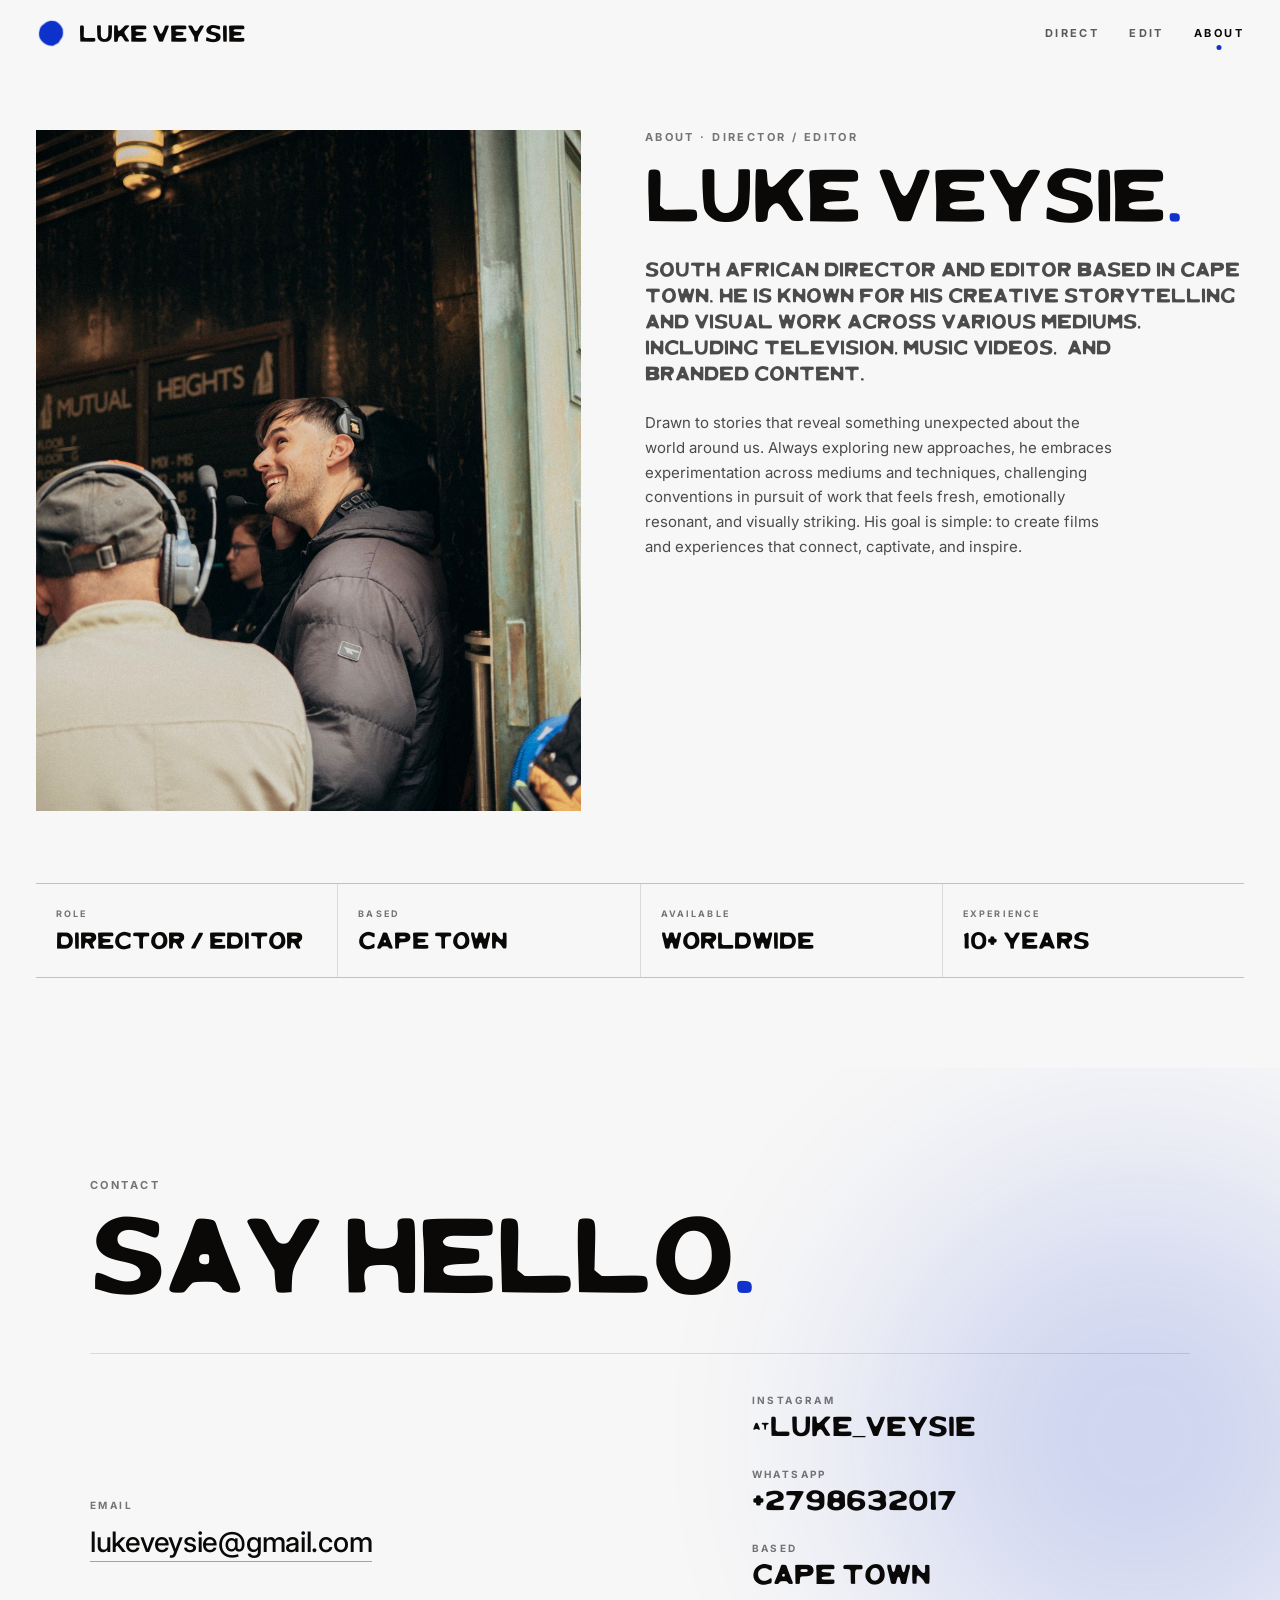
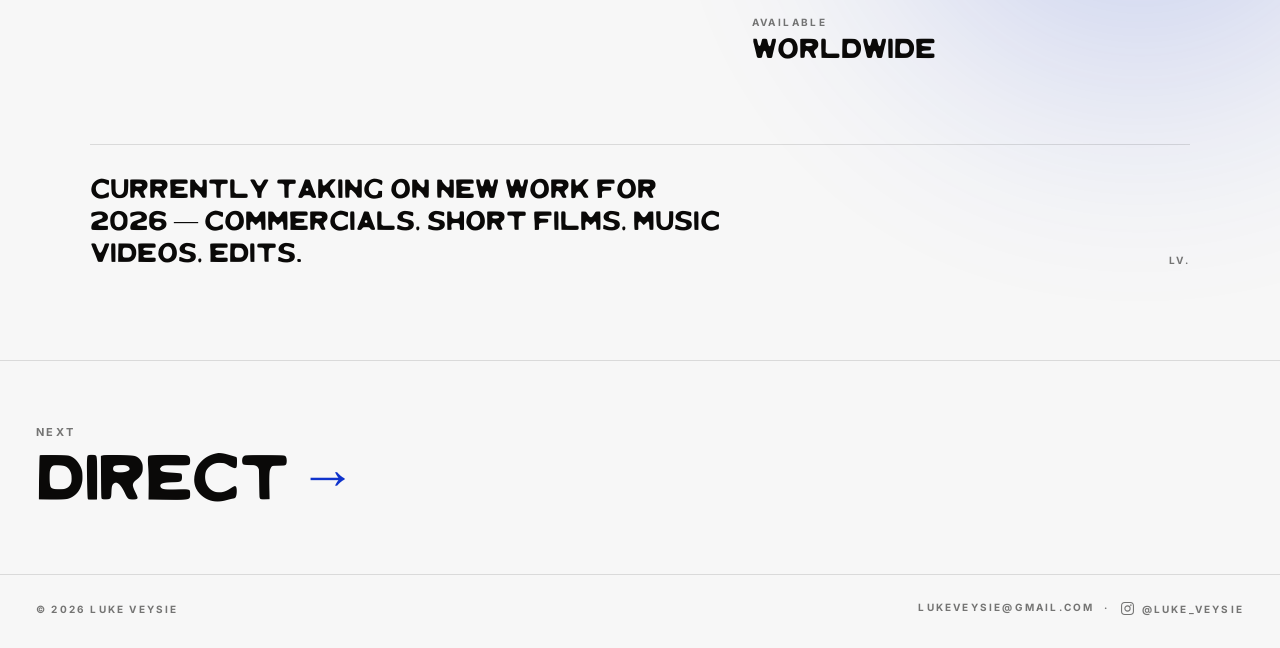
==== commit e28e17c8: "Add new work tile, Instagram feed on About page, footer IG icon" ====
--- a/about.html
+++ b/about.html
@@ -7,7 +7,7 @@
 <meta name="description" content="About Luke Veysie — South African director and editor based in Cape Town, available worldwide."/>
 <link rel="icon" type="image/svg+xml" href="favicon.svg"/>
 <link href="https://fonts.googleapis.com/css2?family=Inter:wght@400;500;600;700;800&display=swap" rel="stylesheet"/>
-<link rel="stylesheet" href="site.css?v=6"/>
+<link rel="stylesheet" href="site.css?v=7"/>
 </head>
 <body data-page="about">
 
@@ -107,6 +107,6 @@
   <footer data-foot></footer>
 </main>
 
-<script src="site.js?v=3"></script>
+<script src="site.js?v=6"></script>
 </body>
 </html>
--- a/site.css
+++ b/site.css
@@ -779,6 +779,97 @@
 }
 
 /* ──────────────────────────────────────────────────────────
+   Instagram feed (About page)
+   ────────────────────────────────────────────────────────── */
+.ig-section {
+  max-width: 1400px;
+  margin: 0 auto;
+  padding: 0 var(--pad) 96px;
+}
+.ig-head {
+  display: flex;
+  justify-content: space-between;
+  align-items: flex-end;
+  gap: 24px;
+  border-top: 1px solid var(--line);
+  padding-top: 40px;
+  margin-bottom: 28px;
+}
+.ig-head .eyebrow { color: var(--muted); margin-bottom: 14px; }
+.ig-title {
+  font-family: var(--donrich);
+  font-weight: 400;
+  font-size: clamp(34px, 4.5vw, 64px);
+  line-height: 0.98;
+  letter-spacing: -0.01em;
+  margin: 0;
+}
+.ig-title .blue { color: var(--blue); }
+.ig-follow {
+  flex: 0 0 auto;
+  display: inline-flex;
+  align-items: center;
+  gap: 10px;
+  font-family: var(--system);
+  font-weight: 700;
+  font-size: 11px;
+  letter-spacing: 0.18em;
+  text-transform: uppercase;
+  color: var(--ink);
+  padding-bottom: 6px;
+}
+.ig-follow .ig-glyph {
+  width: 18px; height: 18px;
+  fill: none; stroke: currentColor; stroke-width: 1.7;
+}
+.ig-follow .ig-glyph .ig-dot { fill: currentColor; stroke: none; }
+.ig-follow:hover { color: var(--blue); }
+
+/* Behold widget grid tuning */
+.ig-feed behold-widget {
+  --behold-gap: 14px;
+  --behold-border-radius: 0px;
+  display: block;
+}
+
+/* Follow-CTA fallback (shown until a feed id is connected) */
+.ig-feed--cta { display: block; }
+.ig-cta {
+  display: flex;
+  align-items: center;
+  gap: 22px;
+  padding: clamp(28px, 5vw, 52px) clamp(24px, 4vw, 48px);
+  border: 1px solid var(--line);
+  background: var(--ink);
+  color: var(--paper);
+  transition: background 0.35s ease;
+}
+.ig-cta .ig-glyph {
+  flex: 0 0 auto;
+  width: clamp(34px, 5vw, 48px);
+  height: clamp(34px, 5vw, 48px);
+  fill: none; stroke: currentColor; stroke-width: 1.5;
+}
+.ig-cta .ig-glyph .ig-dot { fill: currentColor; stroke: none; }
+.ig-cta-text {
+  font-family: var(--donrich);
+  font-size: clamp(20px, 2.6vw, 34px);
+  line-height: 1.15;
+  font-weight: 400;
+}
+.ig-cta-text b { font-weight: 400; color: var(--blue-soft); }
+.ig-cta-arrow {
+  margin-left: auto;
+  font-family: var(--donrich);
+  font-size: clamp(26px, 3.4vw, 44px);
+  line-height: 1;
+  transition: transform 0.35s cubic-bezier(0.2, 0.7, 0.2, 1);
+}
+.ig-cta:hover { background: var(--blue); }
+.ig-cta:hover .ig-cta-arrow { transform: translateX(0.18em); }
+.ig-cta:hover .ig-cta-text b { color: var(--paper); }
+
+/* ──────────────────────────────────────────────────────────
    Footer: next-page CTA + bottom bar
    ────────────────────────────────────────────────────────── */
 .foot { display: block; }
@@ -828,6 +919,22 @@
 .foot-bar .right { text-align: right; }
 .foot-bar a:hover { color: var(--ink); }
 .foot-bar .sep { margin: 0 10px; }
+.foot-bar .ig-link {
+  display: inline-flex;
+  align-items: center;
+  gap: 7px;
+  vertical-align: middle;
+}
+.foot-bar .ig-glyph {
+  width: 15px;
+  height: 15px;
+  fill: none;
+  stroke: currentColor;
+  stroke-width: 1.7;
+  transition: stroke 0.35s ease;
+}
+.foot-bar .ig-glyph .ig-dot { fill: currentColor; stroke: none; }
+.foot-bar .ig-link:hover .ig-glyph { stroke: var(--ink); }
 
 /* ──────────────────────────────────────────────────────────
    Custom cursor
@@ -1059,6 +1166,11 @@
   .about { padding: 96px var(--pad) 48px; }
   .about-hero { gap: 32px; padding-bottom: 48px; }
   .about-copy h1 { font-size: 40px; }
+
+  .ig-section { padding-bottom: 56px; }
+  .ig-head { flex-direction: column; align-items: flex-start; gap: 18px; padding-top: 32px; }
+  .ig-cta { flex-wrap: wrap; gap: 16px; }
+  .ig-cta-arrow { margin-left: 0; }
 
   .contact { padding: 72px var(--pad) 64px; }
   .contact h1 { font-size: 46px; margin-bottom: 36px; }
